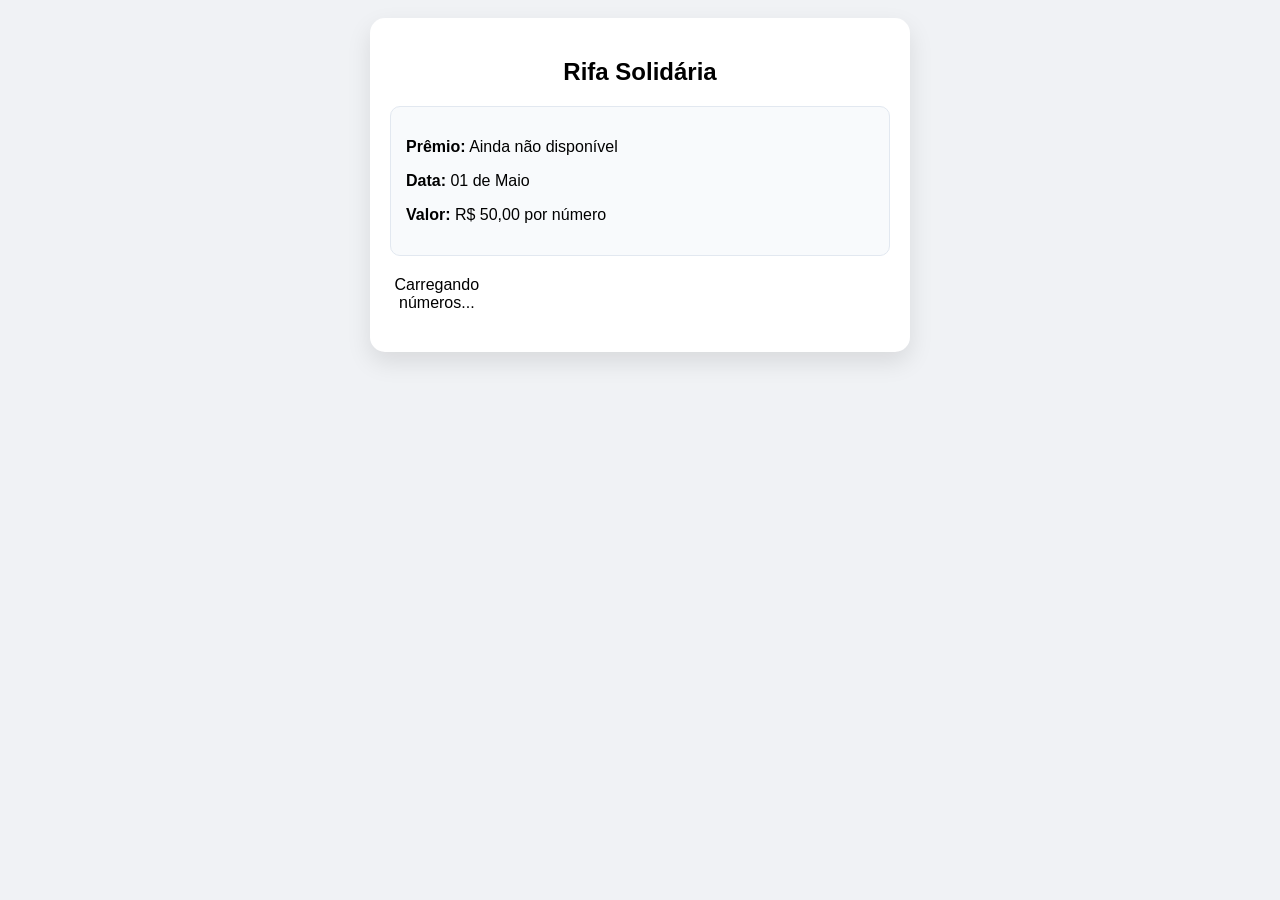
==== index.html @ d9f609e8 "feat: Gemini com google planilha" ====
<!DOCTYPE html>
<html lang="pt-BR">
<head>
    <meta charset="UTF-8">
    <meta name="viewport" content="width=device-width, initial-scale=1.0">
    <title>Rifa Solidária - 1º de Maio</title>
    <style>
        body { font-family: 'Segoe UI', Tahoma, Geneva, Verdana, sans-serif; background-color: #f0f2f5; text-align: center; padding: 10px; }
        .container { max-width: 500px; margin: 0 auto; background: white; padding: 20px; border-radius: 15px; box-shadow: 0 10px 25px rgba(0,0,0,0.1); }
        .grid { display: grid; grid-template-columns: repeat(5, 1fr); gap: 8px; margin: 20px 0; }
        .number { padding: 12px 0; background: #e2e8f0; color: #475569; border-radius: 8px; cursor: pointer; font-weight: bold; transition: 0.3s; border: 2px solid transparent; }
        .number.selected { background: #3b82f6; color: white; transform: scale(1.05); }
        .number.taken { background: #ef4444; color: white; cursor: not-allowed; opacity: 0.6; }
        .info-box { background: #f8fafc; border: 1px solid #e2e8f0; padding: 15px; border-radius: 10px; margin-bottom: 20px; text-align: left; }
        input { width: 100%; padding: 12px; margin: 10px 0; border: 1px solid #cbd5e1; border-radius: 8px; box-sizing: border-box; }
        .btn-pay { background: #22c55e; color: white; border: none; padding: 15px; width: 100%; border-radius: 8px; font-weight: bold; font-size: 16px; cursor: pointer; }
        .pix-area { display: none; margin-top: 20px; padding: 15px; border: 2px dashed #22c55e; border-radius: 10px; }
    </style>
</head>
<body>

<div class="container">
    <h2>Rifa Solidária</h2>
    <div class="info-box">
        <p><strong>Prêmio:</strong> <span id="premio">Ainda não disponível</span></p>
        <p><strong>Data:</strong> 01 de Maio</p>
        <p><strong>Valor:</strong> R$ 50,00 por número</p>
    </div>

    <div class="grid" id="rifa-grid">Carregando números...</div>

    <div id="form-area" style="display:none;">
        <p>Números selecionados: <strong id="selected-list"></strong></p>
        <p>Total: <strong id="total-val">R$ 0,00</strong></p>
        <input type="text" id="client-name" placeholder="Seu nome completo">
        <button class="btn-pay" onclick="confirmarReserva()">Reservar Números</button>
    </div>

    <div id="pix-area" class="pix-area">
        <p>Pague via PIX:</p>
        <strong style="font-size: 18px;">segatto800@gmail.com</strong>
        <p style="font-size: 12px; color: #64748b;">Envie o comprovante agora:</p>
        <button class="btn-pay" style="background: #25D366;" onclick="irParaWhats()">Enviar Comprovante (WhatsApp)</button>
    </div>
</div>

<script>
    const SCRIPT_URL = "https://script.google.com/macros/s/AKfycbwxf6U419VBt3xODGAdbyel5YVsDVoOrizbhnRYw5NrIzqeuMAzbhKtwZ8yPJy6WTL7/exec";
    let selecionados = [];
    let ocupados = [];

    // Busca números ocupados na planilha
    async function carregarDados() {
        const response = await fetch(SCRIPT_URL);
        const data = await response.json();
        ocupados = data.map(item => parseInt(item.numero));
        renderGrid();
    }

    function renderGrid() {
        const grid = document.getElementById('rifa-grid');
        grid.innerHTML = '';
        for (let i = 1; i <= 100; i++) {
            const div = document.createElement('div');
            div.className = 'number' + (ocupados.includes(i) ? ' taken' : '');
            div.innerText = i;
            if (!ocupados.includes(i)) {
                div.onclick = () => toggle(i, div);
            }
            grid.appendChild(div);
        }
    }

    function toggle(num, el) {
        if (selecionados.includes(num)) {
            selecionados = selecionados.filter(n => n !== num);
            el.classList.remove('selected');
        } else {
            selecionados.push(num);
            el.classList.add('selected');
        }
        atualizarResumo();
    }

    function atualizarResumo() {
        const form = document.getElementById('form-area');
        form.style.display = selecionados.length > 0 ? 'block' : 'none';
        document.getElementById('selected-list').innerText = selecionados.join(', ');
        document.getElementById('total-val').innerText = `R$ ${selecionados.length * 50},00`;
    }

    async function confirmarReserva() {
        const nome = document.getElementById('client-name').value;
        if (!nome) return alert("Digite seu nome!");

        const btn = document.querySelector('.btn-pay');
        btn.innerText = "Salvando...";
        btn.disabled = true;

        await fetch(SCRIPT_URL, {
            method: 'POST',
            body: JSON.stringify({ action: 'reservar', nome: nome, numeros: selecionados })
        });

        document.getElementById('form-area').style.display = 'none';
        document.getElementById('pix-area').style.display = 'block';
    }

    function irParaWhats() {
        const nome = document.getElementById('client-name').value;
        const msg = `Olá! Meu nome é ${nome}. Reservei os números: ${selecionados.join(', ')}. Total: R$ ${selecionados.length * 50},00. Segue o comprovante!`;
        window.open(`https://wa.me/5527992625772?text=${encodeURIComponent(msg)}`, '_blank');
        location.reload();
    }

    carregarDados();
</script>
</body>
</html>
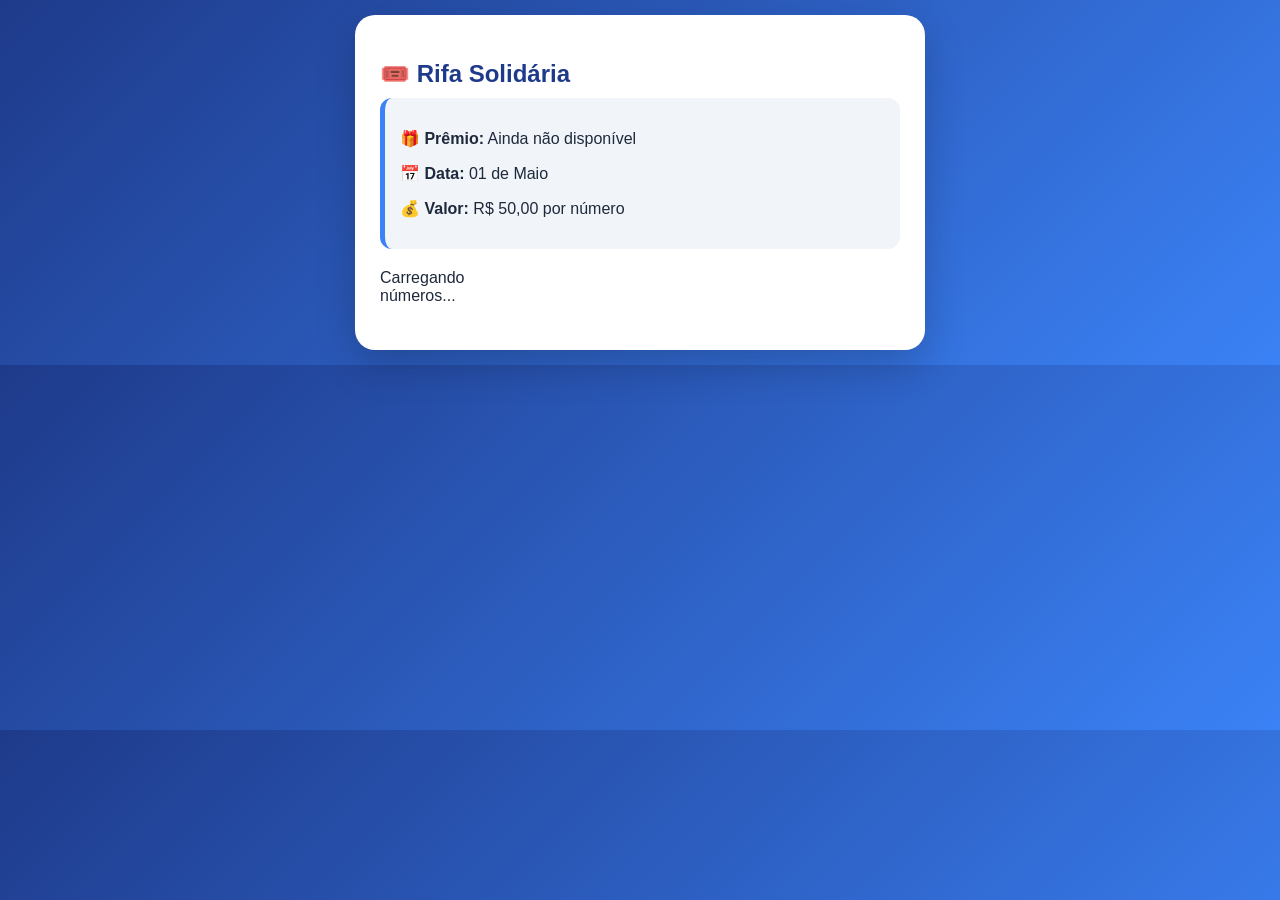
==== commit 11886958: "feat: acrescentando visual melhorado" ====
--- a/index.html
+++ b/index.html
@@ -1,119 +1,242 @@
 <!DOCTYPE html>
 <html lang="pt-BR">
 <head>
-    <meta charset="UTF-8">
-    <meta name="viewport" content="width=device-width, initial-scale=1.0">
-    <title>Rifa Solidária - 1º de Maio</title>
-    <style>
-        body { font-family: 'Segoe UI', Tahoma, Geneva, Verdana, sans-serif; background-color: #f0f2f5; text-align: center; padding: 10px; }
-        .container { max-width: 500px; margin: 0 auto; background: white; padding: 20px; border-radius: 15px; box-shadow: 0 10px 25px rgba(0,0,0,0.1); }
-        .grid { display: grid; grid-template-columns: repeat(5, 1fr); gap: 8px; margin: 20px 0; }
-        .number { padding: 12px 0; background: #e2e8f0; color: #475569; border-radius: 8px; cursor: pointer; font-weight: bold; transition: 0.3s; border: 2px solid transparent; }
-        .number.selected { background: #3b82f6; color: white; transform: scale(1.05); }
-        .number.taken { background: #ef4444; color: white; cursor: not-allowed; opacity: 0.6; }
-        .info-box { background: #f8fafc; border: 1px solid #e2e8f0; padding: 15px; border-radius: 10px; margin-bottom: 20px; text-align: left; }
-        input { width: 100%; padding: 12px; margin: 10px 0; border: 1px solid #cbd5e1; border-radius: 8px; box-sizing: border-box; }
-        .btn-pay { background: #22c55e; color: white; border: none; padding: 15px; width: 100%; border-radius: 8px; font-weight: bold; font-size: 16px; cursor: pointer; }
-        .pix-area { display: none; margin-top: 20px; padding: 15px; border: 2px dashed #22c55e; border-radius: 10px; }
-    </style>
+<meta charset="UTF-8">
+<meta name="viewport" content="width=device-width, initial-scale=1.0">
+<title>Rifa Solidária - 1º de Maio</title>
+
+<style>
+    body {
+        font-family: 'Segoe UI', sans-serif;
+        background: linear-gradient(135deg, #1e3a8a, #3b82f6);
+        margin: 0;
+        padding: 15px;
+        color: #1e293b;
+    }
+
+    .container {
+        max-width: 520px;
+        margin: auto;
+        background: white;
+        padding: 25px;
+        border-radius: 20px;
+        box-shadow: 0 15px 40px rgba(0,0,0,0.2);
+        animation: fadeIn 0.6s ease;
+    }
+
+    @keyframes fadeIn {
+        from { opacity: 0; transform: translateY(20px);}
+        to { opacity: 1; transform: translateY(0);}
+    }
+
+    h2 {
+        margin-bottom: 10px;
+        color: #1e3a8a;
+    }
+
+    .info-box {
+        background: #f1f5f9;
+        border-radius: 12px;
+        padding: 15px;
+        margin-bottom: 20px;
+        border-left: 5px solid #3b82f6;
+    }
+
+    .grid {
+        display: grid;
+        grid-template-columns: repeat(5, 1fr);
+        gap: 10px;
+        margin: 20px 0;
+    }
+
+    .number {
+        padding: 12px 0;
+        background: #e2e8f0;
+        border-radius: 10px;
+        cursor: pointer;
+        font-weight: bold;
+        transition: 0.25s;
+        border: 2px solid transparent;
+    }
+
+    .number:hover {
+        transform: scale(1.05);
+        background: #cbd5f5;
+    }
+
+    .number.selected {
+        background: #2563eb;
+        color: white;
+        transform: scale(1.1);
+        box-shadow: 0 5px 15px rgba(0,0,0,0.2);
+    }
+
+    .number.taken {
+        background: #ef4444;
+        color: white;
+        cursor: not-allowed;
+        opacity: 0.7;
+    }
+
+    input {
+        width: 100%;
+        padding: 12px;
+        margin-top: 10px;
+        border-radius: 10px;
+        border: 1px solid #cbd5e1;
+        font-size: 14px;
+    }
+
+    .btn-pay {
+        background: linear-gradient(135deg, #22c55e, #16a34a);
+        color: white;
+        border: none;
+        padding: 15px;
+        width: 100%;
+        border-radius: 10px;
+        font-weight: bold;
+        font-size: 16px;
+        cursor: pointer;
+        margin-top: 10px;
+        transition: 0.3s;
+    }
+
+    .btn-pay:hover {
+        transform: scale(1.03);
+        box-shadow: 0 8px 20px rgba(0,0,0,0.2);
+    }
+
+    .pix-area {
+        display: none;
+        margin-top: 20px;
+        padding: 20px;
+        border-radius: 12px;
+        background: #ecfdf5;
+        border: 2px dashed #22c55e;
+        animation: fadeIn 0.5s ease;
+    }
+
+    .whatsapp {
+        background: #25D366 !important;
+    }
+
+    .highlight {
+        font-size: 18px;
+        font-weight: bold;
+        color: #16a34a;
+    }
+</style>
 </head>
+
 <body>
 
 <div class="container">
-    <h2>Rifa Solidária</h2>
+    <h2>🎟️ Rifa Solidária</h2>
+
     <div class="info-box">
-        <p><strong>Prêmio:</strong> <span id="premio">Ainda não disponível</span></p>
-        <p><strong>Data:</strong> 01 de Maio</p>
-        <p><strong>Valor:</strong> R$ 50,00 por número</p>
+        <p><strong>🎁 Prêmio:</strong> <span id="premio">Ainda não disponível</span></p>
+        <p><strong>📅 Data:</strong> 01 de Maio</p>
+        <p><strong>💰 Valor:</strong> R$ 50,00 por número</p>
     </div>
 
     <div class="grid" id="rifa-grid">Carregando números...</div>
 
     <div id="form-area" style="display:none;">
-        <p>Números selecionados: <strong id="selected-list"></strong></p>
-        <p>Total: <strong id="total-val">R$ 0,00</strong></p>
+        <p>Números: <strong id="selected-list"></strong></p>
+        <p>Total: <span class="highlight" id="total-val">R$ 0,00</span></p>
+
         <input type="text" id="client-name" placeholder="Seu nome completo">
+
         <button class="btn-pay" onclick="confirmarReserva()">Reservar Números</button>
     </div>
 
     <div id="pix-area" class="pix-area">
-        <p>Pague via PIX:</p>
-        <strong style="font-size: 18px;">segatto800@gmail.com</strong>
-        <p style="font-size: 12px; color: #64748b;">Envie o comprovante agora:</p>
-        <button class="btn-pay" style="background: #25D366;" onclick="irParaWhats()">Enviar Comprovante (WhatsApp)</button>
+        <p>💳 Pague via PIX:</p>
+        <div class="highlight">segatto800@gmail.com</div>
+
+        <p style="font-size: 12px;">Envie o comprovante:</p>
+
+        <button class="btn-pay whatsapp" onclick="irParaWhats()">
+            Enviar no WhatsApp
+        </button>
     </div>
 </div>
 
 <script>
-    const SCRIPT_URL = "https://script.google.com/macros/s/AKfycbwxf6U419VBt3xODGAdbyel5YVsDVoOrizbhnRYw5NrIzqeuMAzbhKtwZ8yPJy6WTL7/exec";
-    let selecionados = [];
-    let ocupados = [];
-
-    // Busca números ocupados na planilha
-    async function carregarDados() {
-        const response = await fetch(SCRIPT_URL);
-        const data = await response.json();
-        ocupados = data.map(item => parseInt(item.numero));
-        renderGrid();
-    }
-
-    function renderGrid() {
-        const grid = document.getElementById('rifa-grid');
-        grid.innerHTML = '';
-        for (let i = 1; i <= 100; i++) {
-            const div = document.createElement('div');
-            div.className = 'number' + (ocupados.includes(i) ? ' taken' : '');
-            div.innerText = i;
-            if (!ocupados.includes(i)) {
-                div.onclick = () => toggle(i, div);
-            }
-            grid.appendChild(div);
+const SCRIPT_URL = "https://script.google.com/macros/s/AKfycbwaXdEXDElEISomHl3TJ6Cmlqp69N9r5BMocDPqppeQGaOVrorakVCW7v0Zbee9HcmT/exec";
+
+let selecionados = [];
+let ocupados = [];
+
+async function carregarDados() {
+    const response = await fetch(SCRIPT_URL);
+    const data = await response.json();
+    ocupados = data.map(item => parseInt(item.numero));
+    renderGrid();
+}
+
+function renderGrid() {
+    const grid = document.getElementById('rifa-grid');
+    grid.innerHTML = '';
+    for (let i = 1; i <= 100; i++) {
+        const div = document.createElement('div');
+        div.className = 'number' + (ocupados.includes(i) ? ' taken' : '');
+        div.innerText = i;
+
+        if (!ocupados.includes(i)) {
+            div.onclick = () => toggle(i, div);
         }
-    }
-
-    function toggle(num, el) {
-        if (selecionados.includes(num)) {
-            selecionados = selecionados.filter(n => n !== num);
-            el.classList.remove('selected');
-        } else {
-            selecionados.push(num);
-            el.classList.add('selected');
-        }
-        atualizarResumo();
-    }
-
-    function atualizarResumo() {
-        const form = document.getElementById('form-area');
-        form.style.display = selecionados.length > 0 ? 'block' : 'none';
-        document.getElementById('selected-list').innerText = selecionados.join(', ');
-        document.getElementById('total-val').innerText = `R$ ${selecionados.length * 50},00`;
-    }
-
-    async function confirmarReserva() {
-        const nome = document.getElementById('client-name').value;
-        if (!nome) return alert("Digite seu nome!");
-
-        const btn = document.querySelector('.btn-pay');
-        btn.innerText = "Salvando...";
-        btn.disabled = true;
-
-        await fetch(SCRIPT_URL, {
-            method: 'POST',
-            body: JSON.stringify({ action: 'reservar', nome: nome, numeros: selecionados })
-        });
-
-        document.getElementById('form-area').style.display = 'none';
-        document.getElementById('pix-area').style.display = 'block';
-    }
-
-    function irParaWhats() {
-        const nome = document.getElementById('client-name').value;
-        const msg = `Olá! Meu nome é ${nome}. Reservei os números: ${selecionados.join(', ')}. Total: R$ ${selecionados.length * 50},00. Segue o comprovante!`;
-        window.open(`https://wa.me/5527992625772?text=${encodeURIComponent(msg)}`, '_blank');
-        location.reload();
-    }
-
-    carregarDados();
+
+        grid.appendChild(div);
+    }
+}
+
+function toggle(num, el) {
+    if (selecionados.includes(num)) {
+        selecionados = selecionados.filter(n => n !== num);
+        el.classList.remove('selected');
+    } else {
+        selecionados.push(num);
+        el.classList.add('selected');
+    }
+    atualizarResumo();
+}
+
+function atualizarResumo() {
+    const form = document.getElementById('form-area');
+    form.style.display = selecionados.length > 0 ? 'block' : 'none';
+
+    document.getElementById('selected-list').innerText = selecionados.join(', ');
+    document.getElementById('total-val').innerText = `R$ ${selecionados.length * 50},00`;
+}
+
+async function confirmarReserva() {
+    const nome = document.getElementById('client-name').value;
+    if (!nome) return alert("Digite seu nome!");
+
+    const btn = document.querySelector('.btn-pay');
+    btn.innerText = "Salvando...";
+    btn.disabled = true;
+
+    await fetch(SCRIPT_URL, {
+        method: 'POST',
+        body: JSON.stringify({ action: 'reservar', nome: nome, numeros: selecionados })
+    });
+
+    document.getElementById('form-area').style.display = 'none';
+    document.getElementById('pix-area').style.display = 'block';
+}
+
+function irParaWhats() {
+    const nome = document.getElementById('client-name').value;
+    const msg = `Olá! Meu nome é ${nome}. Reservei os números: ${selecionados.join(', ')}. Total: R$ ${selecionados.length * 50},00. Segue o comprovante!`;
+
+    window.open(`https://wa.me/5527992625772?text=${encodeURIComponent(msg)}`, '_blank');
+    location.reload();
+}
+
+carregarDados();
 </script>
+
 </body>
 </html>
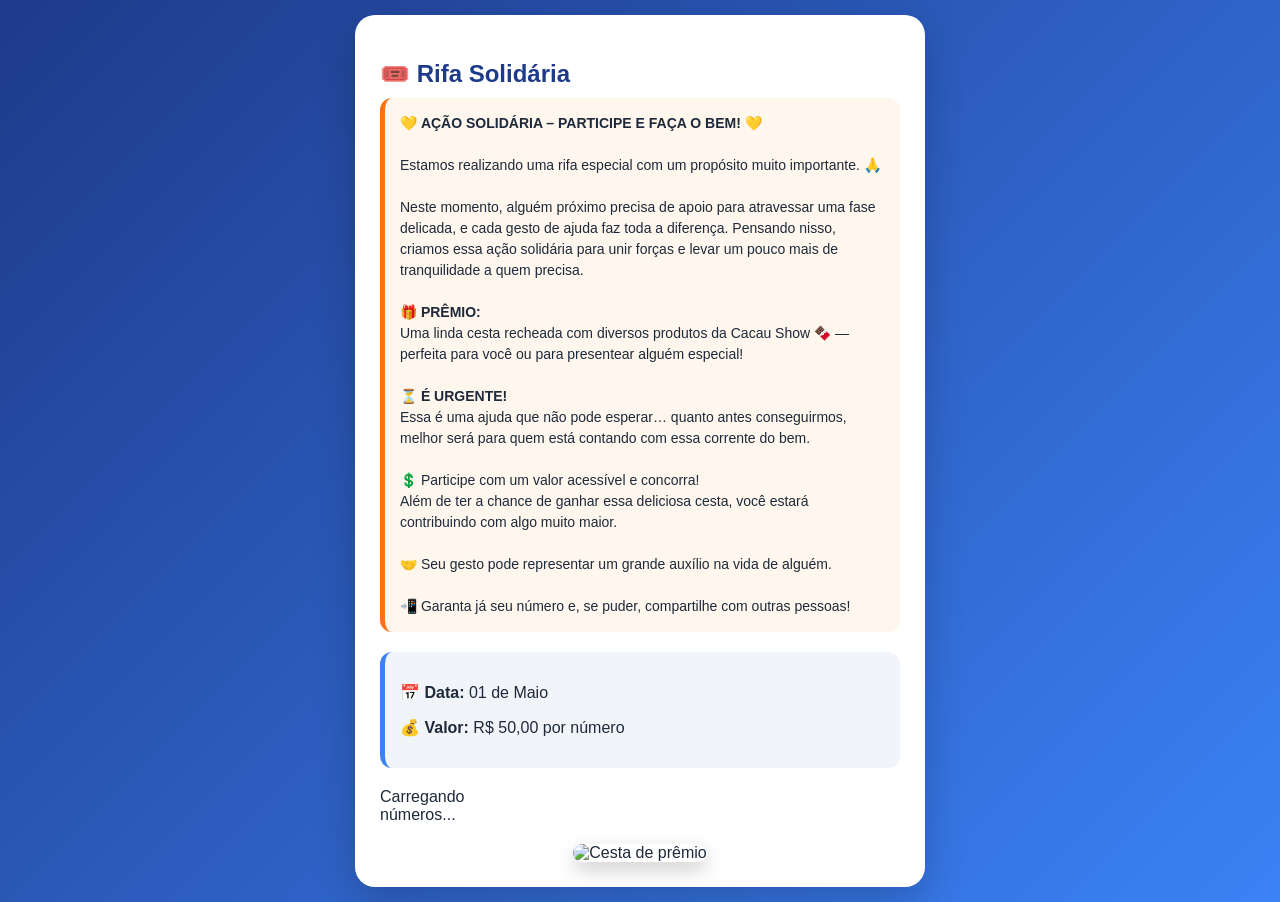
==== commit 7bcf5454: "feat: substitui o 2 pelo original, altera segundo dev" ====
--- a/index.html
+++ b/index.html
@@ -125,6 +125,30 @@
         font-weight: bold;
         color: #16a34a;
     }
+
+    /* NOVO BLOCO TEXTO */
+    .texto-solidario {
+        background: #fff7ed;
+        padding: 15px;
+        border-radius: 12px;
+        margin-bottom: 20px;
+        font-size: 14px;
+        text-align: left;
+        line-height: 1.5;
+        border-left: 5px solid #f97316;
+    }
+
+    /* IMAGEM CESTA */
+    .premio-img {
+        margin-top: 15px;
+        text-align: center;
+    }
+
+    .premio-img img {
+        max-width: 100%;
+        border-radius: 12px;
+        box-shadow: 0 8px 20px rgba(0,0,0,0.2);
+    }
 </style>
 </head>
 
@@ -133,13 +157,39 @@
 <div class="container">
     <h2>🎟️ Rifa Solidária</h2>
 
+    <!-- TEXTO ADICIONADO -->
+    <div class="texto-solidario">
+        💛 <strong>AÇÃO SOLIDÁRIA – PARTICIPE E FAÇA O BEM!</strong> 💛<br><br>
+
+        Estamos realizando uma rifa especial com um propósito muito importante. 🙏<br><br>
+
+        Neste momento, alguém próximo precisa de apoio para atravessar uma fase delicada, e cada gesto de ajuda faz toda a diferença. Pensando nisso, criamos essa ação solidária para unir forças e levar um pouco mais de tranquilidade a quem precisa.<br><br>
+
+        🎁 <strong>PRÊMIO:</strong><br>
+        Uma linda cesta recheada com diversos produtos da Cacau Show 🍫 — perfeita para você ou para presentear alguém especial!<br><br>
+
+        ⏳ <strong>É URGENTE!</strong><br>
+        Essa é uma ajuda que não pode esperar… quanto antes conseguirmos, melhor será para quem está contando com essa corrente do bem.<br><br>
+
+        💲 Participe com um valor acessível e concorra!<br>
+        Além de ter a chance de ganhar essa deliciosa cesta, você estará contribuindo com algo muito maior.<br><br>
+
+        🤝 Seu gesto pode representar um grande auxílio na vida de alguém.<br><br>
+
+        📲 Garanta já seu número e, se puder, compartilhe com outras pessoas!
+    </div>
+
     <div class="info-box">
-        <p><strong>🎁 Prêmio:</strong> <span id="premio">Ainda não disponível</span></p>
         <p><strong>📅 Data:</strong> 01 de Maio</p>
         <p><strong>💰 Valor:</strong> R$ 50,00 por número</p>
     </div>
 
     <div class="grid" id="rifa-grid">Carregando números...</div>
+
+    <!-- NOVA DIV DA IMAGEM -->
+    <div class="premio-img">
+        <img src="SUA_IMAGEM_AQUI.jpg" alt="Cesta de prêmio">
+    </div>
 
     <div id="form-area" style="display:none;">
         <p>Números: <strong id="selected-list"></strong></p>
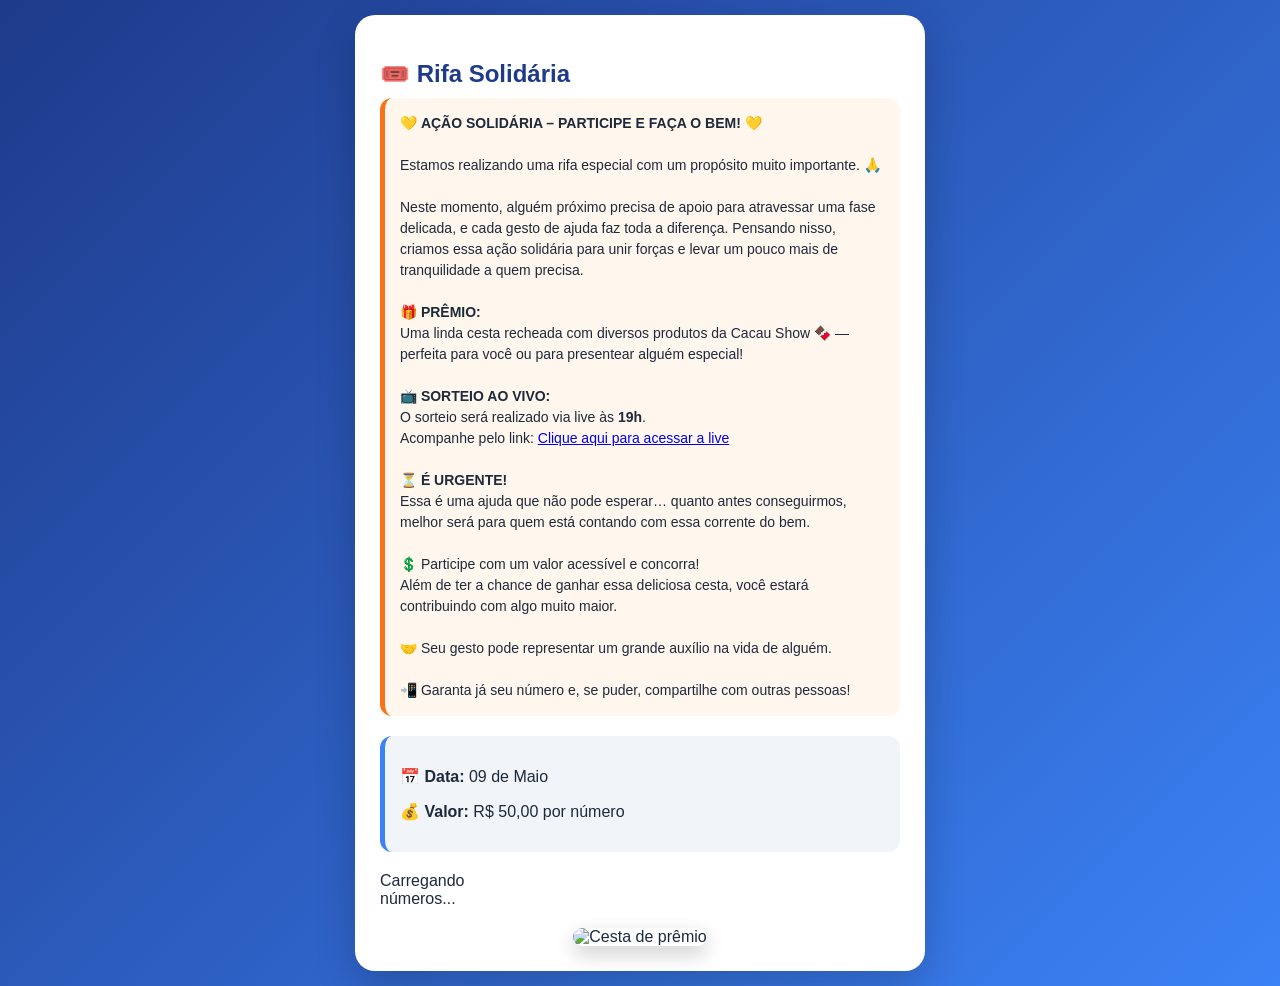
==== commit 4a45b924: "feat: acrescentado imagem e link para live, mudança de numero de compravante." ====
--- a/index.html
+++ b/index.html
@@ -168,6 +168,13 @@
         🎁 <strong>PRÊMIO:</strong><br>
         Uma linda cesta recheada com diversos produtos da Cacau Show 🍫 — perfeita para você ou para presentear alguém especial!<br><br>
 
+         📺 <strong>SORTEIO AO VIVO:</strong><br>
+        O sorteio será realizado via live às <strong>19h</strong>.<br>
+         Acompanhe pelo link: 
+    <a href="https://calendar.app.google/KD2LEduYLiC4xFmr6" target="_blank">
+        Clique aqui para acessar a live
+    </a><br><br>
+
         ⏳ <strong>É URGENTE!</strong><br>
         Essa é uma ajuda que não pode esperar… quanto antes conseguirmos, melhor será para quem está contando com essa corrente do bem.<br><br>
 
@@ -180,7 +187,7 @@
     </div>
 
     <div class="info-box">
-        <p><strong>📅 Data:</strong> 01 de Maio</p>
+        <p><strong>📅 Data:</strong> 09 de Maio</p>
         <p><strong>💰 Valor:</strong> R$ 50,00 por número</p>
     </div>
 
@@ -188,7 +195,7 @@
 
     <!-- NOVA DIV DA IMAGEM -->
     <div class="premio-img">
-        <img src="SUA_IMAGEM_AQUI.jpg" alt="Cesta de prêmio">
+        <img src="CestaChocolate.jpg" alt="Cesta de prêmio">
     </div>
 
     <div id="form-area" style="display:none;">
@@ -281,7 +288,7 @@
     const nome = document.getElementById('client-name').value;
     const msg = `Olá! Meu nome é ${nome}. Reservei os números: ${selecionados.join(', ')}. Total: R$ ${selecionados.length * 50},00. Segue o comprovante!`;
 
-    window.open(`https://wa.me/5527992625772?text=${encodeURIComponent(msg)}`, '_blank');
+    window.open(`https://wa.me/5527998597050?text=${encodeURIComponent(msg)}`, '_blank');
     location.reload();
 }
 
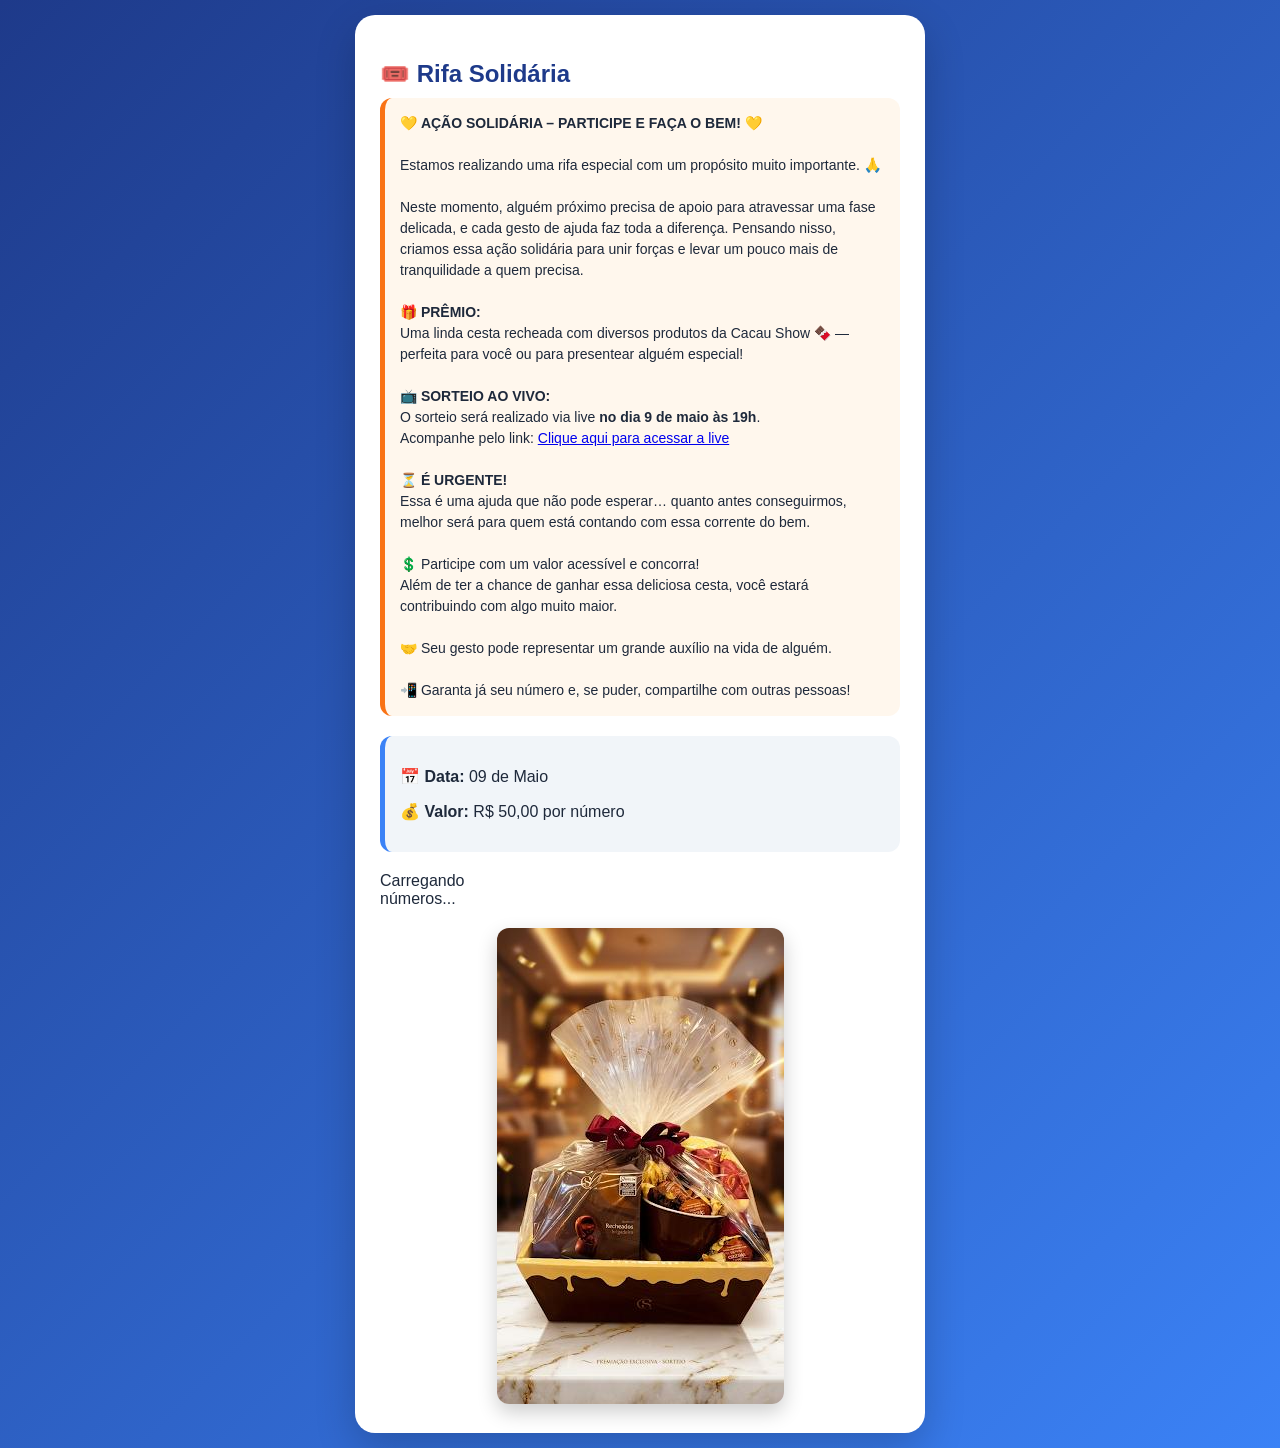
==== commit 4683d442: "feat: colocado data na live" ====
--- a/index.html
+++ b/index.html
@@ -169,7 +169,7 @@
         Uma linda cesta recheada com diversos produtos da Cacau Show 🍫 — perfeita para você ou para presentear alguém especial!<br><br>
 
          📺 <strong>SORTEIO AO VIVO:</strong><br>
-        O sorteio será realizado via live às <strong>19h</strong>.<br>
+        O sorteio será realizado via live <strong>no dia 9 de maio às 19h</strong>.<br>
          Acompanhe pelo link: 
     <a href="https://calendar.app.google/KD2LEduYLiC4xFmr6" target="_blank">
         Clique aqui para acessar a live
